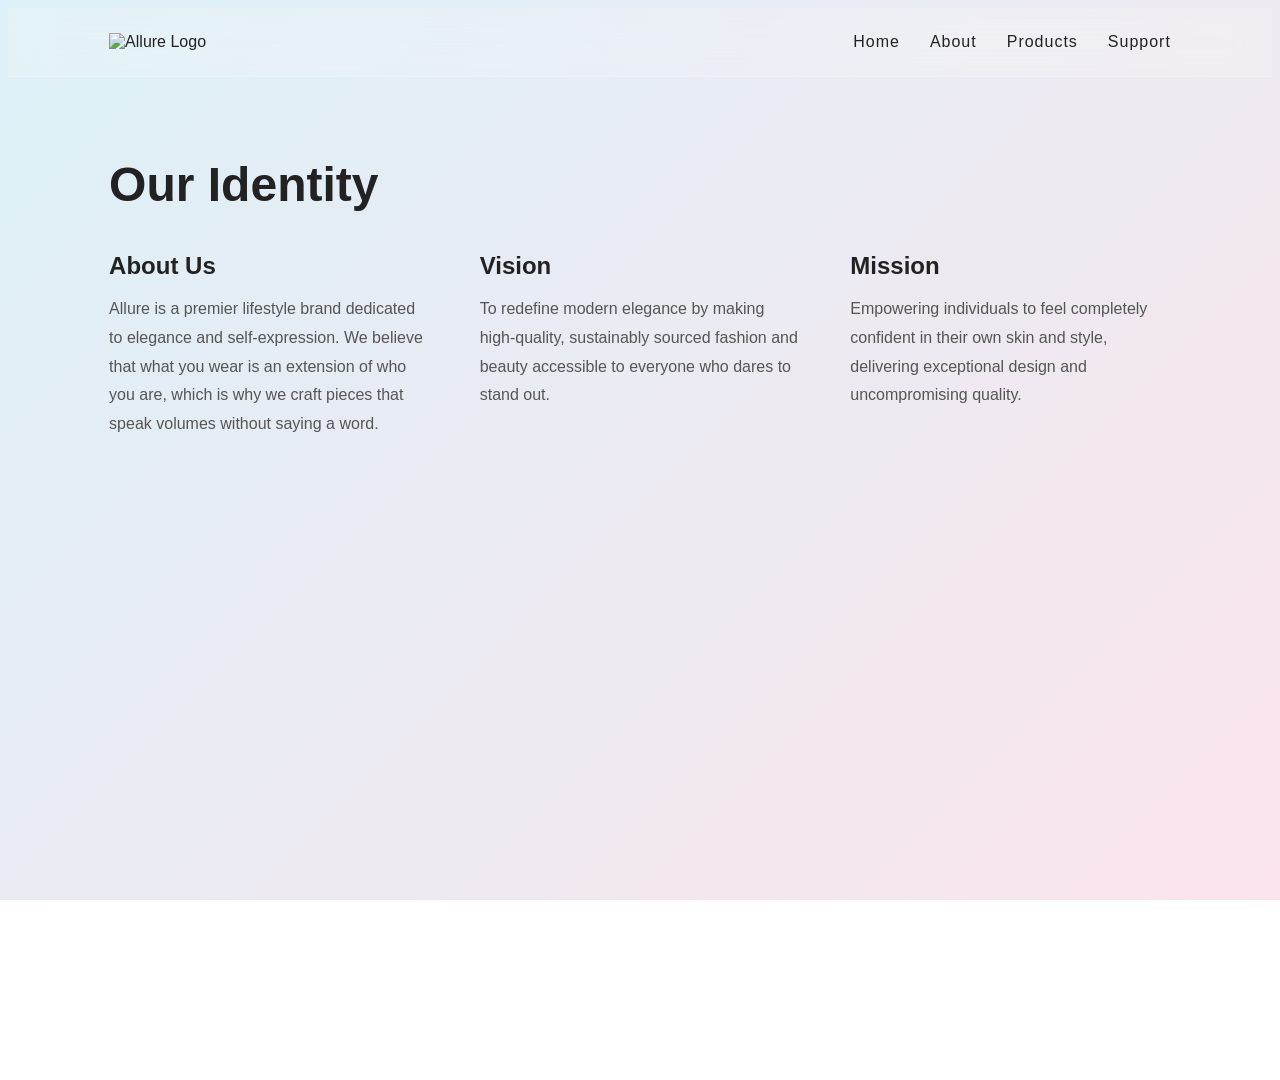
==== pg_1.html @ f9862f2a "Add files via upload" ====
<!DOCTYPE html>
<html lang="en">
<head>
    <meta charset="UTF-8">
    <meta name="viewport" content="width=device-width, initial-scale=1.0">
    <link rel="stylesheet" href="style.css">
    <title>Allure | About Us</title>
</head>
<body>
    <nav>
        <div class="logo"><img src="ap.png" alt="Allure Logo"></div>
        <ul class="nav-links">
            <li><a href="index.html">Home</a></li>
            <li><a href="pg_1.html">About</a></li>
            <li><a href="pg_2.html">Products</a></li>
            <li><a href="pg_3.html">Support</a></li>
        </ul>
    </nav>

    <main class="animate-page content-section">
        <h2 style="font-size: 3rem; margin-bottom: 40px;">Our Identity</h2>
        
        <div style="display: grid; grid-template-columns: repeat(auto-fit, minmax(300px, 1fr)); gap: 50px;">
            <div>
                <h3 style="margin-bottom: 15px; font-size: 1.5rem;">About Us</h3>
                <p style="color: #555; line-height: 1.8;">Allure is a premier lifestyle brand dedicated to elegance and self-expression. We believe that what you wear is an extension of who you are, which is why we craft pieces that speak volumes without saying a word.</p>
            </div>
            <div>
                <h3 style="margin-bottom: 15px; font-size: 1.5rem;">Vision</h3>
                <p style="color: #555; line-height: 1.8;">To redefine modern elegance by making high-quality, sustainably sourced fashion and beauty accessible to everyone who dares to stand out.</p>
            </div>
            <div>
                <h3 style="margin-bottom: 15px; font-size: 1.5rem;">Mission</h3>
                <p style="color: #555; line-height: 1.8;">Empowering individuals to feel completely confident in their own skin and style, delivering exceptional design and uncompromising quality.</p>
            </div>
        </div>
    </main>
</body>
</html>
---- style.css ----
/* 2. GLOBAL STYLES & THE BLUE-PINK GRADIENT BACKGROUND */
* {
    margin: 0;
    padding: 0;
    box-sizing: border-box;
    font-family: 'Helvetica Neue', Helvetica, Arial, sans-serif;
}

body {
    padding: 8px;
    color: #222;
    min-height: 120vh;
    overflow-x: hidden;
    
    /* This replaces all white parts with a smooth Blue to Pink gradient */
    background: linear-gradient(135deg, #dcf0f7 0%, #fbe4ed 100%);
    background-attachment: fixed; /* Keeps the gradient still while you scroll */
}

/* 3. NAVIGATION (Frosted Glass) */
nav {
    display: flex;
    justify-content: space-between;
    align-items: center;
    padding: 25px 8%;
    /* Very transparent white to let the background gradient show through */
    background: rgba(255, 255, 255, 0.2); 
    backdrop-filter: blur(20px);
    -webkit-backdrop-filter: blur(20px);
    position: sticky;
    top: 8px;
    z-index: 1000;
    border-bottom: 1px solid rgba(255, 255, 255, 0.2);
}

.logo img { height: 45px; }

.nav-links { list-style: none; display: flex; gap: 30px; }

.nav-links a {
    text-decoration: none;
    color: #222;
    font-weight: 500;
    letter-spacing: 1px;
    transition: 0.3s;
}

.nav-links a:hover { color: #eb64a0; }

/* 4. HERO SECTION (With Smooth Fade-Out) */
.hero {
    height: 85vh;
    display: flex;
    flex-direction: column;
    justify-content: center;
    align-items: center;
    text-align: center;
    background: url('wimg.png');
    background-size: cover;
    background-position: center;
    border-radius: 0 0 40px 40px; /* Softer corners */
    margin-bottom: 50px;

    /* This creates the 'bleed' effect into the rest of the page */
    -webkit-mask-image: linear-gradient(to bottom, black 80%, transparent 100%);
    mask-image: linear-gradient(to bottom, black 80%, transparent 100%);
}

.hero h1 { 
    font-size: 5rem; 
    font-weight: 200; 
    letter-spacing: 15px; 
    text-transform: uppercase;
    color: #222;
    text-shadow: 0px 0px 15px rgba(255, 255, 255, 0.9);
}

.hero p { 
    font-size: 1.2rem; 
    color: #333; 
    margin-top: 10px;
    letter-spacing: 4px;
}

/* 5. PRODUCT & INFO CARDS (Glassmorphism) */
.product-grid { display: grid; grid-template-columns: repeat(auto-fit, minmax(300px, 1fr)); gap: 40px; padding: 50px 8%; }

.product-card, .card { 
    /* Semi-transparent so the blue/pink background bleeds through slightly */
    background: rgba(255, 255, 255, 0.4) !important;
    backdrop-filter: blur(15px);
    -webkit-backdrop-filter: blur(15px);
    border: 1px solid rgba(255, 255, 255, 0.3);
    border-radius: 15px;
    padding: 20px;
    text-align: center; 
    transition: 0.4s ease;
    box-shadow: 0 10px 30px rgba(0,0,0,0.03);
}

.product-card:hover { 
    transform: translateY(-10px); 
    background: rgba(255, 255, 255, 0.6) !important; 
}

.img-box {
    position: relative;
    width: 100%;
    height: 350px;
    overflow: hidden;
    border-radius: 10px;
    margin-bottom: 15px;
}

.img-box img { width: 100%; height: 100%; object-fit: cover; transition: 0.6s ease; }
.img-box .back-img { position: absolute; top: 0; left: 0; opacity: 0; }
.product-card:hover .back-img { opacity: 1; }
.product-card:hover .front-img { opacity: 0; }

/* 6. ANIMATIONS & FOOTER */
@keyframes fadeUp {
    from { opacity: 0; transform: translateY(20px); }
    to { opacity: 1; transform: translateY(0); }
}

.animate-page { animation: fadeUp 1s ease-out forwards; }

.content-section { padding: 80px 8%; }

.support-bubble {
    position: fixed;
    bottom: 30px;
    right: 30px;
    background: linear-gradient(45deg, #79d2c9, #eb64a0);
    color: #fff;
    width: 60px;
    height: 60px;
    border-radius: 50%;
    display: flex;
    justify-content: center;
    align-items: center;
    text-decoration: none;
    box-shadow: 0 10px 20px rgba(0,0,0,0.15);
    z-index: 10001;
}
/* Member Lock Styling */
.member-lock {
    position: fixed;
    bottom: 30px;
    left: 30px; /* Opposite side of the support bubble */
    width: 45px;
    height: 45px;
    background: rgba(255, 255, 255, 0.3);
    backdrop-filter: blur(10px);
    border: 1px solid rgba(255, 255, 255, 0.4);
    border-radius: 50%;
    display: flex;
    justify-content: center;
    align-items: center;
    cursor: pointer;
    font-size: 18px;
    transition: 0.3s;
    z-index: 10001;
}

.member-lock:hover {
    background: rgba(255, 255, 255, 0.6);
    transform: scale(1.1);
}
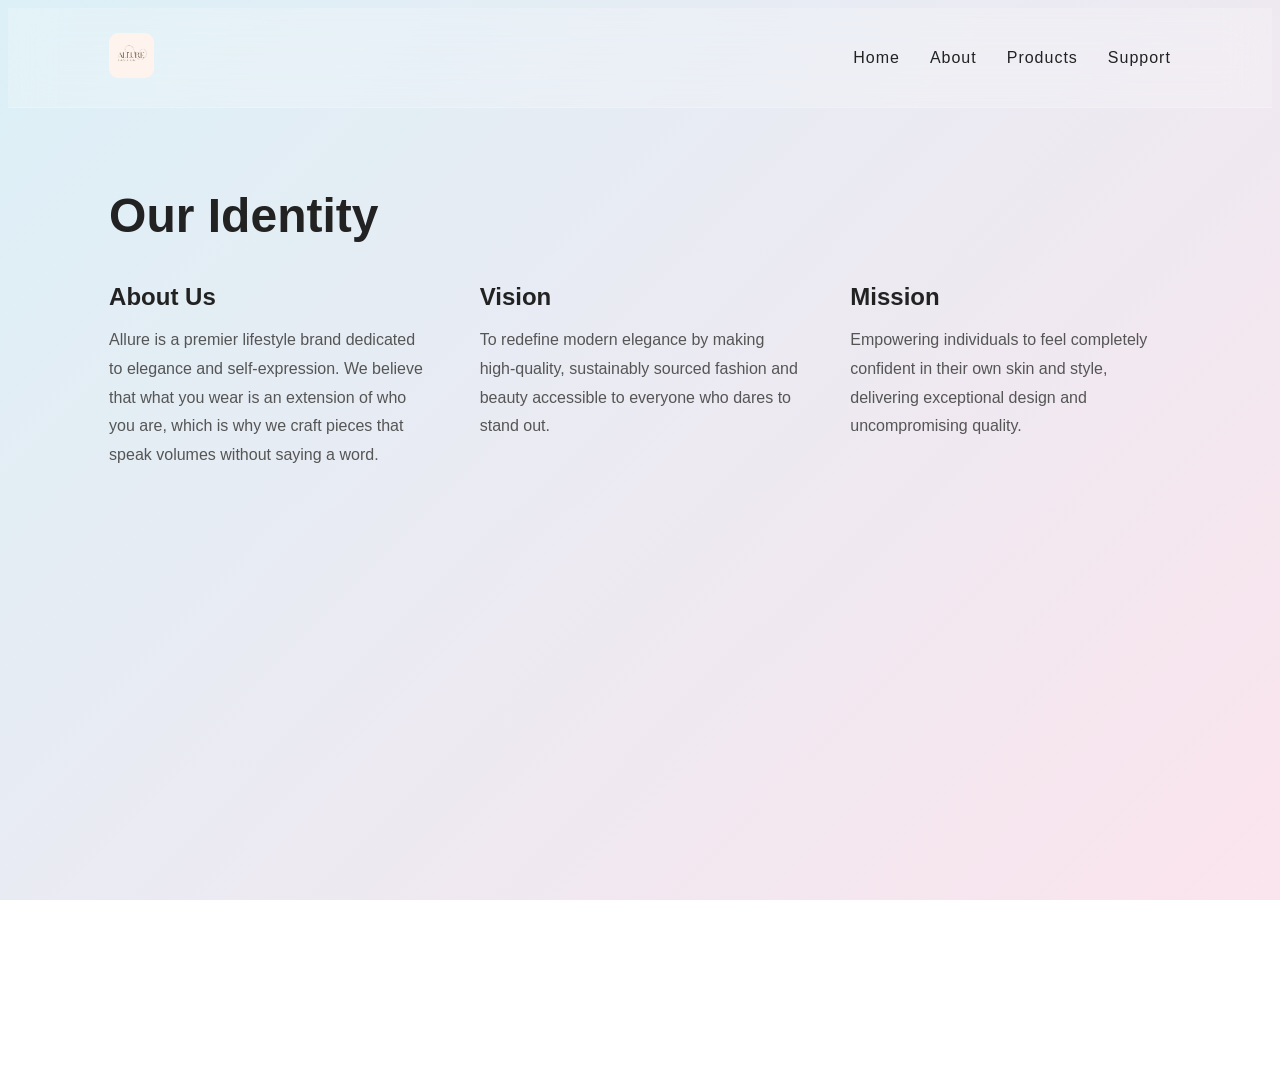
==== commit 1e581140: "Update pg_1.html" ====
--- a/pg_1.html
+++ b/pg_1.html
@@ -1,6 +1,7 @@
 <!DOCTYPE html>
 <html lang="en">
 <head>
+    <link rel="icon" type="image/png" href="/ap.png">
     <meta charset="UTF-8">
     <meta name="viewport" content="width=device-width, initial-scale=1.0">
     <link rel="stylesheet" href="style.css">
@@ -36,4 +37,4 @@
         </div>
     </main>
 </body>
-</html>+</html>
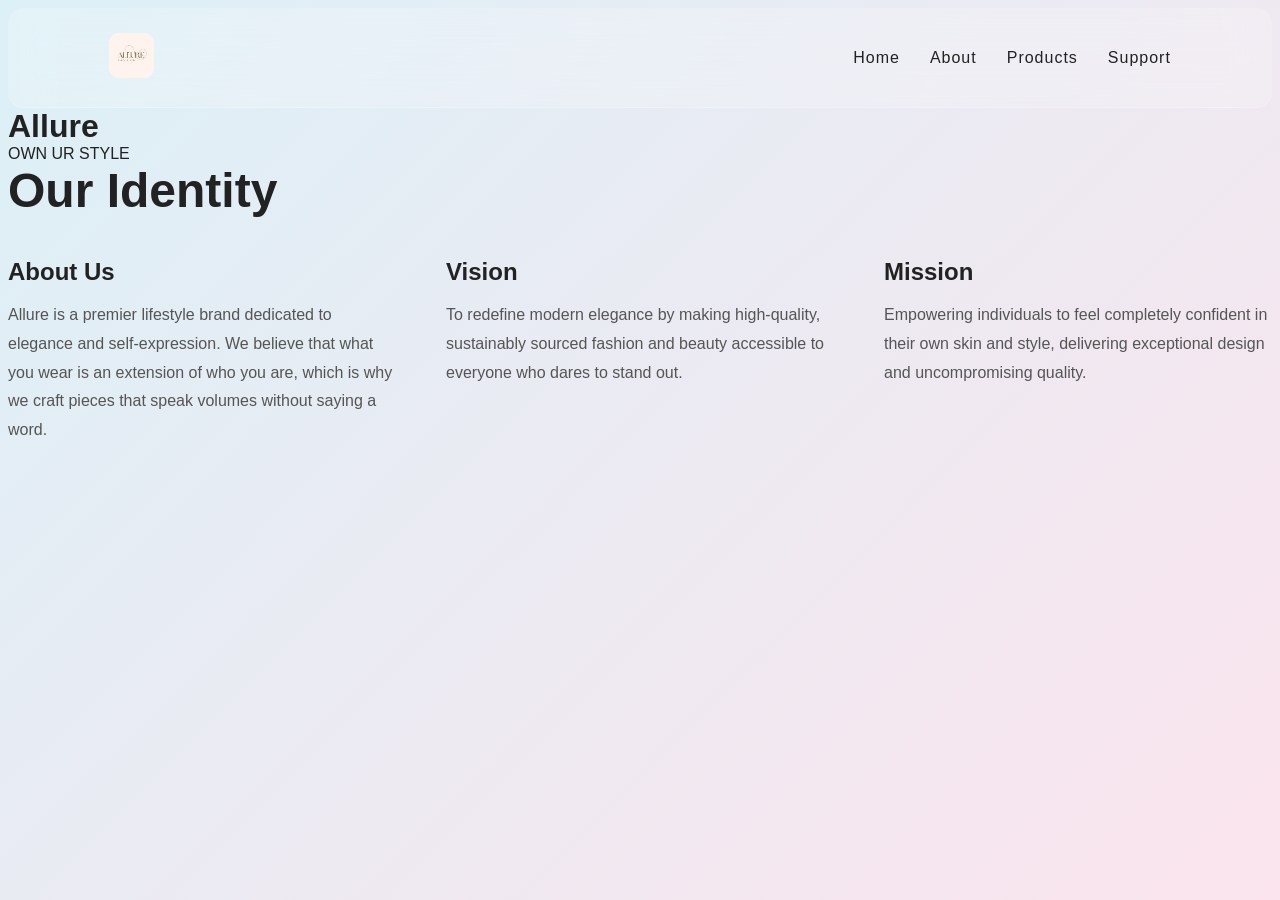
==== commit 632e5f0a: "Update pg_1.html" ====
--- a/pg_1.html
+++ b/pg_1.html
@@ -17,6 +17,11 @@
             <li><a href="pg_3.html">Support</a></li>
         </ul>
     </nav>
+
+    <header class="hero animate-page">
+        <h1>Allure</h1>
+        <p>OWN UR STYLE</p>
+    </header>
 
     <main class="animate-page content-section">
         <h2 style="font-size: 3rem; margin-bottom: 40px;">Our Identity</h2>
--- a/style.css
+++ b/style.css
@@ -1,4 +1,4 @@
-/* 2. GLOBAL STYLES & THE BLUE-PINK GRADIENT BACKGROUND */
+/* 1. GLOBAL & BACKGROUND */
 * {
     margin: 0;
     padding: 0;
@@ -9,21 +9,18 @@
 body {
     padding: 8px;
     color: #222;
-    min-height: 120vh;
+    min-height: 100vh;
     overflow-x: hidden;
-    
-    /* This replaces all white parts with a smooth Blue to Pink gradient */
     background: linear-gradient(135deg, #dcf0f7 0%, #fbe4ed 100%);
-    background-attachment: fixed; /* Keeps the gradient still while you scroll */
-}
-
-/* 3. NAVIGATION (Frosted Glass) */
+    background-attachment: fixed;
+}
+
+/* 2. NAVIGATION */
 nav {
     display: flex;
     justify-content: space-between;
     align-items: center;
     padding: 25px 8%;
-    /* Very transparent white to let the background gradient show through */
     background: rgba(255, 255, 255, 0.2); 
     backdrop-filter: blur(20px);
     -webkit-backdrop-filter: blur(20px);
@@ -31,12 +28,11 @@
     top: 8px;
     z-index: 1000;
     border-bottom: 1px solid rgba(255, 255, 255, 0.2);
+    border-radius: 15px; /* Added slight curve to match glass style */
 }
 
 .logo img { height: 45px; }
-
 .nav-links { list-style: none; display: flex; gap: 30px; }
-
 .nav-links a {
     text-decoration: none;
     color: #222;
@@ -44,126 +40,172 @@
     letter-spacing: 1px;
     transition: 0.3s;
 }
-
 .nav-links a:hover { color: #eb64a0; }
 
-/* 4. HERO SECTION (With Smooth Fade-Out) */
-.hero {
-    height: 85vh;
-    display: flex;
-    flex-direction: column;
-    justify-content: center;
-    align-items: center;
+/* 3. COLLECTION HEADER */
+.collection-intro {
     text-align: center;
-    background: url('wimg.png');
-    background-size: cover;
-    background-position: center;
-    border-radius: 0 0 40px 40px; /* Softer corners */
-    margin-bottom: 50px;
-
-    /* This creates the 'bleed' effect into the rest of the page */
-    -webkit-mask-image: linear-gradient(to bottom, black 80%, transparent 100%);
-    mask-image: linear-gradient(to bottom, black 80%, transparent 100%);
-}
-
-.hero h1 { 
-    font-size: 5rem; 
-    font-weight: 200; 
-    letter-spacing: 15px; 
+    margin-top: 80px;
+    margin-bottom: -20px;
+}
+.collection-intro h2 {
+    font-size: 2.5rem;
+    font-weight: 200;
+    letter-spacing: 8px;
     text-transform: uppercase;
-    color: #222;
-    text-shadow: 0px 0px 15px rgba(255, 255, 255, 0.9);
-}
-
-.hero p { 
-    font-size: 1.2rem; 
-    color: #333; 
+}
+.collection-intro p {
+    letter-spacing: 3px;
+    color: #777;
     margin-top: 10px;
-    letter-spacing: 4px;
-}
-
-/* 5. PRODUCT & INFO CARDS (Glassmorphism) */
-.product-grid { display: grid; grid-template-columns: repeat(auto-fit, minmax(300px, 1fr)); gap: 40px; padding: 50px 8%; }
-
-.product-card, .card { 
-    /* Semi-transparent so the blue/pink background bleeds through slightly */
+}
+
+/* 4. THE 2-PRODUCT FEATURED GRID */
+.featured-dual {
+    display: grid;
+    grid-template-columns: 1fr 1fr; /* Force 2 columns */
+    gap: 60px;
+    max-width: 1100px; /* Prevents stretching too wide */
+    margin: 80px auto; 
+    padding: 0 5%;
+}
+
+.product-card { 
     background: rgba(255, 255, 255, 0.4) !important;
     backdrop-filter: blur(15px);
     -webkit-backdrop-filter: blur(15px);
     border: 1px solid rgba(255, 255, 255, 0.3);
-    border-radius: 15px;
-    padding: 20px;
+    border-radius: 20px;
+    padding: 30px; /* More padding for luxury feel */
     text-align: center; 
-    transition: 0.4s ease;
-    box-shadow: 0 10px 30px rgba(0,0,0,0.03);
+    transition: 0.5s cubic-bezier(0.175, 0.885, 0.32, 1.275);
+    box-shadow: 0 20px 40px rgba(0,0,0,0.05);
 }
 
 .product-card:hover { 
-    transform: translateY(-10px); 
+    transform: translateY(-15px); 
     background: rgba(255, 255, 255, 0.6) !important; 
 }
 
+/* 5. IMAGE HANDLING */
 .img-box {
     position: relative;
     width: 100%;
-    height: 350px;
+    height: 450px; /* Made taller for 2-item layout */
     overflow: hidden;
-    border-radius: 10px;
-    margin-bottom: 15px;
-}
-
-.img-box img { width: 100%; height: 100%; object-fit: cover; transition: 0.6s ease; }
+    border-radius: 12px;
+    margin-bottom: 20px;
+}
+
+.img-box img { 
+    width: 100%; 
+    height: 100%; 
+    object-fit: cover; 
+    transition: 0.8s ease; 
+}
+
+/* Flip Effect Logic */
 .img-box .back-img { position: absolute; top: 0; left: 0; opacity: 0; }
-.product-card:hover .back-img { opacity: 1; }
-.product-card:hover .front-img { opacity: 0; }
-
-/* 6. ANIMATIONS & FOOTER */
+.product-card:hover .back-img { opacity: 1; transform: scale(1.05); }
+.product-card:hover .front-img { opacity: 0; transform: scale(1.05); }
+
+/* 6. PRODUCT TEXT */
+.product-info h3 {
+    margin-top: 15px;
+    font-size: 1.4rem;
+    letter-spacing: 1px;
+}
+.price {
+    color: #555;
+    font-size: 1.2rem;
+    font-weight: 300;
+    margin-top: 8px;
+}
+
+/* 7. UI ELEMENTS */
+.support-bubble {
+    position: fixed; bottom: 30px; right: 30px;
+    background: linear-gradient(45deg, #79d2c9, #eb64a0);
+    color: #fff; width: 60px; height: 60px; border-radius: 50%;
+    display: flex; justify-content: center; align-items: center;
+    text-decoration: none; box-shadow: 0 10px 20px rgba(0,0,0,0.15); z-index: 10001;
+}
+
+.member-lock {
+    position: fixed; bottom: 30px; left: 30px;
+    width: 45px; height: 45px; background: rgba(255, 255, 255, 0.3);
+    backdrop-filter: blur(10px); border: 1px solid rgba(255, 255, 255, 0.4);
+    border-radius: 50%; display: flex; justify-content: center;
+    align-items: center; cursor: pointer; transition: 0.3s; z-index: 10001;
+}
+
+/* 8. ANIMATION */
 @keyframes fadeUp {
-    from { opacity: 0; transform: translateY(20px); }
+    from { opacity: 0; transform: translateY(30px); }
     to { opacity: 1; transform: translateY(0); }
 }
-
-.animate-page { animation: fadeUp 1s ease-out forwards; }
-
-.content-section { padding: 80px 8%; }
-
-.support-bubble {
-    position: fixed;
-    bottom: 30px;
-    right: 30px;
-    background: linear-gradient(45deg, #79d2c9, #eb64a0);
-    color: #fff;
-    width: 60px;
-    height: 60px;
-    border-radius: 50%;
-    display: flex;
-    justify-content: center;
-    align-items: center;
-    text-decoration: none;
-    box-shadow: 0 10px 20px rgba(0,0,0,0.15);
-    z-index: 10001;
-}
-/* Member Lock Styling */
-.member-lock {
-    position: fixed;
-    bottom: 30px;
-    left: 30px; /* Opposite side of the support bubble */
-    width: 45px;
-    height: 45px;
-    background: rgba(255, 255, 255, 0.3);
-    backdrop-filter: blur(10px);
-    border: 1px solid rgba(255, 255, 255, 0.4);
-    border-radius: 50%;
-    display: flex;
-    justify-content: center;
-    align-items: center;
-    cursor: pointer;
-    font-size: 18px;
-    transition: 0.3s;
-    z-index: 10001;
-}
-
-.member-lock:hover {
-    background: rgba(255, 255, 255, 0.6);
-    transform: scale(1.1);
-}+.animate-page { animation: fadeUp 1.2s ease-out forwards; }
+
+/* 9. MOBILE RESPONSIVENESS */
+@media (max-width: 768px) {
+    .featured-dual {
+        grid-template-columns: 1fr; /* Stacks on mobile */
+        gap: 30px;
+    }
+    .img-box { height: 400px; }
+}
+
+
+
+
+
+/* --- PRODUCT PAGE ONLY: BIG & CENTRALIZED LAYOUT --- */
+
+/* Force 2 big columns and center them */
+.exclusive-layout .featured-dual {
+    display: grid;
+    grid-template-columns: 1fr 1fr; 
+    gap: 80px; 
+    max-width: 1100px;
+    margin: 100px auto; 
+    padding: 0 40px;
+}
+
+/* Make the cards feel premium and large */
+.exclusive-layout .product-card {
+    padding: 40px;
+    background: rgba(255, 255, 255, 0.4) !important;
+    border-radius: 25px;
+    box-shadow: 0 20px 50px rgba(0,0,0,0.05);
+}
+
+/* Make the images tall and high-fashion */
+.exclusive-layout .img-box {
+    height: 550px; 
+    border-radius: 15px;
+}
+
+/* Product Text styling */
+.exclusive-layout .product-info h3 {
+    font-size: 1.8rem;
+    letter-spacing: 3px;
+    text-transform: uppercase;
+    margin-top: 30px;
+}
+
+.exclusive-layout .price {
+    font-size: 1.3rem;
+    color: #777;
+    margin-top: 10px;
+}
+
+/* Mobile Fix: Stacks them back to 1 column so it doesn't break on phones */
+@media (max-width: 850px) {
+    .exclusive-layout .featured-dual {
+        grid-template-columns: 1fr;
+        gap: 40px;
+    }
+    .exclusive-layout .img-box {
+        height: 450px;
+    }
+}
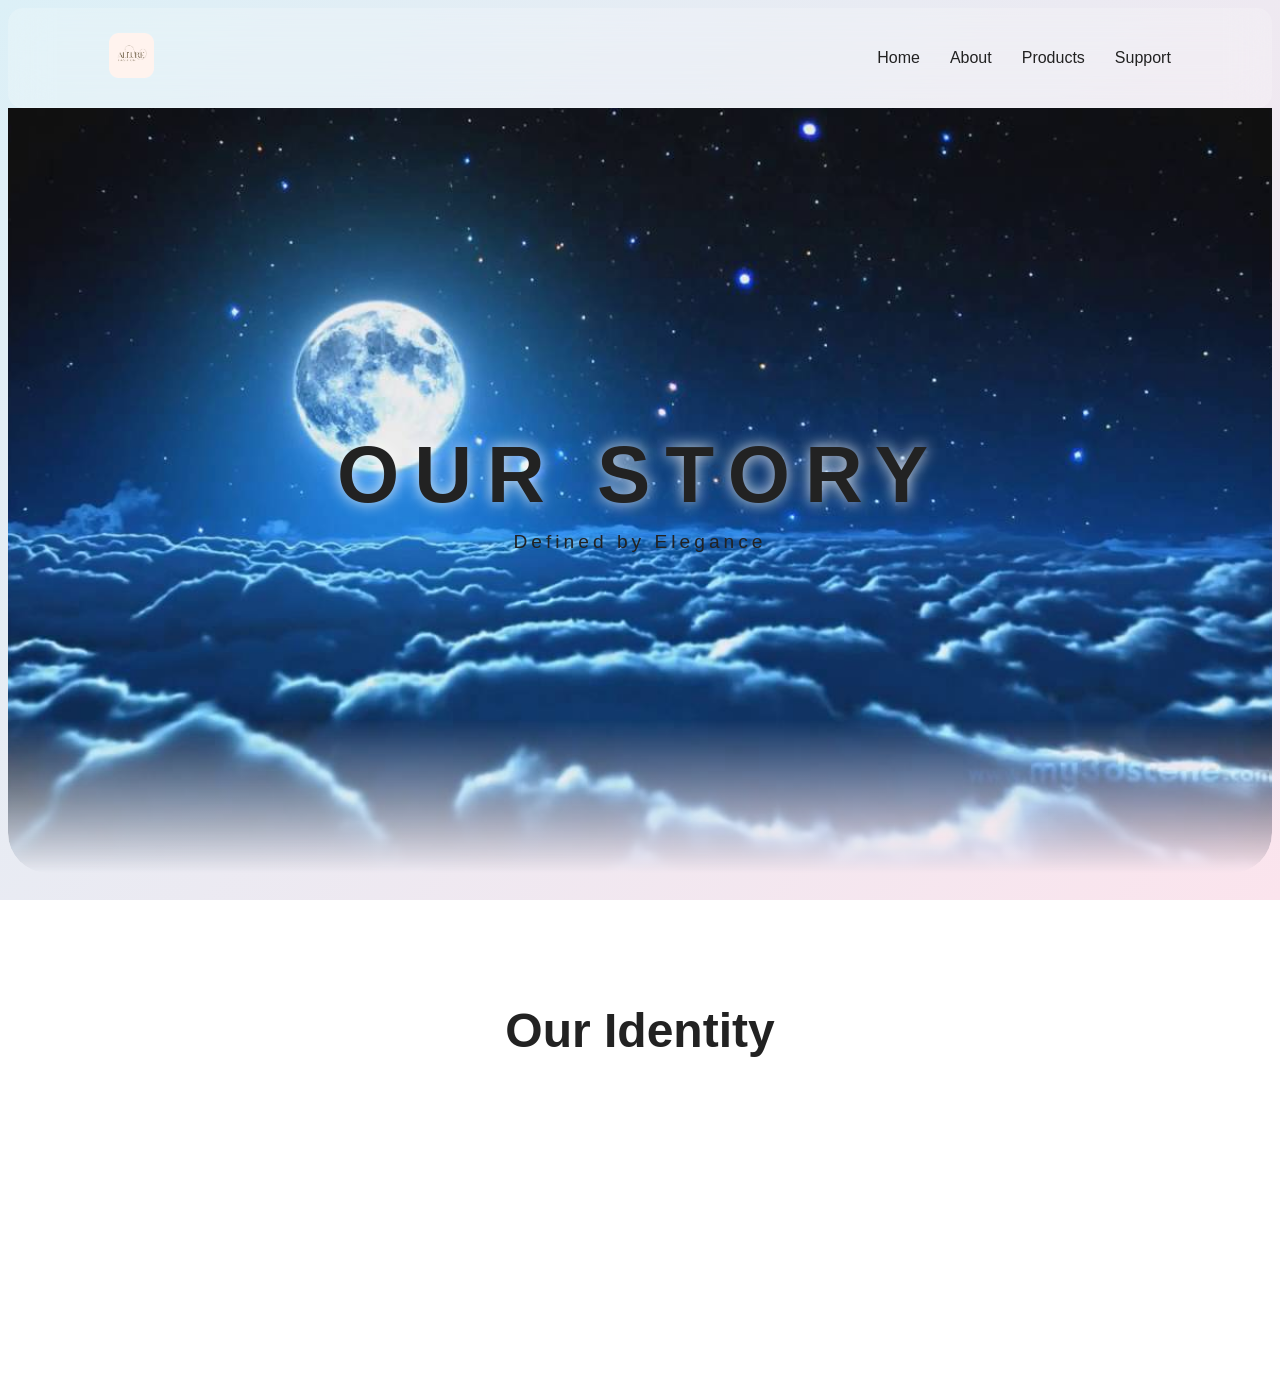
==== commit bd88c12b: "Update pg_1.html" ====
--- a/pg_1.html
+++ b/pg_1.html
@@ -19,25 +19,25 @@
     </nav>
 
     <header class="hero animate-page">
-        <h1>Allure</h1>
-        <p>OWN UR STYLE</p>
+        <h1>Our Story</h1>
+        <p>Defined by Elegance</p>
     </header>
 
-    <main class="animate-page content-section">
-        <h2 style="font-size: 3rem; margin-bottom: 40px;">Our Identity</h2>
+    <main class="animate-page" style="padding: 80px 8%;">
+        <h2 style="font-size: 3rem; margin-bottom: 40px; text-align: center;">Our Identity</h2>
         
         <div style="display: grid; grid-template-columns: repeat(auto-fit, minmax(300px, 1fr)); gap: 50px;">
-            <div>
+            <div class="product-card">
                 <h3 style="margin-bottom: 15px; font-size: 1.5rem;">About Us</h3>
-                <p style="color: #555; line-height: 1.8;">Allure is a premier lifestyle brand dedicated to elegance and self-expression. We believe that what you wear is an extension of who you are, which is why we craft pieces that speak volumes without saying a word.</p>
+                <p style="color: #555; line-height: 1.8;">Allure is a premier lifestyle brand dedicated to elegance and self-expression. We craft pieces that speak volumes without saying a word.</p>
             </div>
-            <div>
+            <div class="product-card">
                 <h3 style="margin-bottom: 15px; font-size: 1.5rem;">Vision</h3>
-                <p style="color: #555; line-height: 1.8;">To redefine modern elegance by making high-quality, sustainably sourced fashion and beauty accessible to everyone who dares to stand out.</p>
+                <p style="color: #555; line-height: 1.8;">To redefine modern elegance by making high-quality fashion and beauty accessible to everyone who dares to stand out.</p>
             </div>
-            <div>
+            <div class="product-card">
                 <h3 style="margin-bottom: 15px; font-size: 1.5rem;">Mission</h3>
-                <p style="color: #555; line-height: 1.8;">Empowering individuals to feel completely confident in their own skin and style, delivering exceptional design and uncompromising quality.</p>
+                <p style="color: #555; line-height: 1.8;">Empowering individuals to feel confident in their own skin, delivering exceptional design and uncompromising quality.</p>
             </div>
         </div>
     </main>
--- a/style.css
+++ b/style.css
@@ -1,4 +1,4 @@
-/* 1. GLOBAL & BACKGROUND */
+/* 1. GLOBAL STYLES */
 * {
     margin: 0;
     padding: 0;
@@ -10,7 +10,6 @@
     padding: 8px;
     color: #222;
     min-height: 100vh;
-    overflow-x: hidden;
     background: linear-gradient(135deg, #dcf0f7 0%, #fbe4ed 100%);
     background-attachment: fixed;
 }
@@ -28,7 +27,7 @@
     top: 8px;
     z-index: 1000;
     border-bottom: 1px solid rgba(255, 255, 255, 0.2);
-    border-radius: 15px; /* Added slight curve to match glass style */
+    border-radius: 15px;
 }
 
 .logo img { height: 45px; }
@@ -37,98 +36,80 @@
     text-decoration: none;
     color: #222;
     font-weight: 500;
-    letter-spacing: 1px;
     transition: 0.3s;
 }
 .nav-links a:hover { color: #eb64a0; }
 
-/* 3. COLLECTION HEADER */
-.collection-intro {
+/* 3. HERO SECTION (Fixes the "Messed Up" Home/About Page) */
+.hero {
+    height: 85vh;
+    display: flex;
+    flex-direction: column;
+    justify-content: center;
+    align-items: center;
     text-align: center;
-    margin-top: 80px;
-    margin-bottom: -20px;
+    background: url('wimg.png');
+    background-size: cover;
+    background-position: center;
+    border-radius: 0 0 40px 40px;
+    margin-bottom: 50px;
+    -webkit-mask-image: linear-gradient(to bottom, black 80%, transparent 100%);
+    mask-image: linear-gradient(to bottom, black 80%, transparent 100%);
 }
-.collection-intro h2 {
-    font-size: 2.5rem;
-    font-weight: 200;
-    letter-spacing: 8px;
+
+.hero h1 { 
+    font-size: 5rem; 
+    letter-spacing: 15px; 
     text-transform: uppercase;
+    text-shadow: 0px 0px 15px rgba(255, 255, 255, 0.9);
 }
-.collection-intro p {
-    letter-spacing: 3px;
-    color: #777;
+
+.hero p { 
+    font-size: 1.2rem; 
+    letter-spacing: 4px;
     margin-top: 10px;
 }
 
-/* 4. THE 2-PRODUCT FEATURED GRID */
-.featured-dual {
+/* 4. PRODUCT CARDS (Base Glassmorphism) */
+.product-card { 
+    background: rgba(255, 255, 255, 0.4);
+    backdrop-filter: blur(15px);
+    border: 1px solid rgba(255, 255, 255, 0.3);
+    border-radius: 15px;
+    padding: 20px;
+    text-align: center; 
+    transition: 0.4s ease;
+}
+
+.img-box {
+    position: relative;
+    width: 100%;
+    overflow: hidden;
+    border-radius: 10px;
+}
+
+.img-box img { width: 100%; height: 100%; object-fit: cover; transition: 0.6s ease; }
+.img-box .back-img { position: absolute; top: 0; left: 0; opacity: 0; }
+.product-card:hover .back-img { opacity: 1; }
+.product-card:hover .front-img { opacity: 0; }
+
+/* 5. EXCLUSIVE 2-PRODUCT LAYOUT (Only for pg_2.html) */
+.exclusive-layout .featured-dual {
     display: grid;
-    grid-template-columns: 1fr 1fr; /* Force 2 columns */
+    grid-template-columns: 1fr 1fr;
     gap: 60px;
-    max-width: 1100px; /* Prevents stretching too wide */
-    margin: 80px auto; 
+    max-width: 1100px;
+    margin: 80px auto;
     padding: 0 5%;
 }
 
-.product-card { 
-    background: rgba(255, 255, 255, 0.4) !important;
-    backdrop-filter: blur(15px);
-    -webkit-backdrop-filter: blur(15px);
-    border: 1px solid rgba(255, 255, 255, 0.3);
-    border-radius: 20px;
-    padding: 30px; /* More padding for luxury feel */
-    text-align: center; 
-    transition: 0.5s cubic-bezier(0.175, 0.885, 0.32, 1.275);
-    box-shadow: 0 20px 40px rgba(0,0,0,0.05);
-}
+.exclusive-layout .img-box { height: 500px; }
 
-.product-card:hover { 
-    transform: translateY(-15px); 
-    background: rgba(255, 255, 255, 0.6) !important; 
-}
-
-/* 5. IMAGE HANDLING */
-.img-box {
-    position: relative;
-    width: 100%;
-    height: 450px; /* Made taller for 2-item layout */
-    overflow: hidden;
-    border-radius: 12px;
-    margin-bottom: 20px;
-}
-
-.img-box img { 
-    width: 100%; 
-    height: 100%; 
-    object-fit: cover; 
-    transition: 0.8s ease; 
-}
-
-/* Flip Effect Logic */
-.img-box .back-img { position: absolute; top: 0; left: 0; opacity: 0; }
-.product-card:hover .back-img { opacity: 1; transform: scale(1.05); }
-.product-card:hover .front-img { opacity: 0; transform: scale(1.05); }
-
-/* 6. PRODUCT TEXT */
-.product-info h3 {
-    margin-top: 15px;
-    font-size: 1.4rem;
-    letter-spacing: 1px;
-}
-.price {
-    color: #555;
-    font-size: 1.2rem;
-    font-weight: 300;
-    margin-top: 8px;
-}
-
-/* 7. UI ELEMENTS */
-.support-bubble {
-    position: fixed; bottom: 30px; right: 30px;
-    background: linear-gradient(45deg, #79d2c9, #eb64a0);
-    color: #fff; width: 60px; height: 60px; border-radius: 50%;
-    display: flex; justify-content: center; align-items: center;
-    text-decoration: none; box-shadow: 0 10px 20px rgba(0,0,0,0.15); z-index: 10001;
+/* 6. UTILITIES & ANIMATIONS */
+.animate-page { animation: fadeUp 1s ease-out forwards; }
+@keyframes fadeUp {
+    from { opacity: 0; transform: translateY(20px); }
+    to { opacity: 1; transform: translateY(0); }
 }
 
 .member-lock {
@@ -136,76 +117,5 @@
     width: 45px; height: 45px; background: rgba(255, 255, 255, 0.3);
     backdrop-filter: blur(10px); border: 1px solid rgba(255, 255, 255, 0.4);
     border-radius: 50%; display: flex; justify-content: center;
-    align-items: center; cursor: pointer; transition: 0.3s; z-index: 10001;
+    align-items: center; cursor: pointer; z-index: 10001;
 }
-
-/* 8. ANIMATION */
-@keyframes fadeUp {
-    from { opacity: 0; transform: translateY(30px); }
-    to { opacity: 1; transform: translateY(0); }
-}
-.animate-page { animation: fadeUp 1.2s ease-out forwards; }
-
-/* 9. MOBILE RESPONSIVENESS */
-@media (max-width: 768px) {
-    .featured-dual {
-        grid-template-columns: 1fr; /* Stacks on mobile */
-        gap: 30px;
-    }
-    .img-box { height: 400px; }
-}
-
-
-
-
-
-/* --- PRODUCT PAGE ONLY: BIG & CENTRALIZED LAYOUT --- */
-
-/* Force 2 big columns and center them */
-.exclusive-layout .featured-dual {
-    display: grid;
-    grid-template-columns: 1fr 1fr; 
-    gap: 80px; 
-    max-width: 1100px;
-    margin: 100px auto; 
-    padding: 0 40px;
-}
-
-/* Make the cards feel premium and large */
-.exclusive-layout .product-card {
-    padding: 40px;
-    background: rgba(255, 255, 255, 0.4) !important;
-    border-radius: 25px;
-    box-shadow: 0 20px 50px rgba(0,0,0,0.05);
-}
-
-/* Make the images tall and high-fashion */
-.exclusive-layout .img-box {
-    height: 550px; 
-    border-radius: 15px;
-}
-
-/* Product Text styling */
-.exclusive-layout .product-info h3 {
-    font-size: 1.8rem;
-    letter-spacing: 3px;
-    text-transform: uppercase;
-    margin-top: 30px;
-}
-
-.exclusive-layout .price {
-    font-size: 1.3rem;
-    color: #777;
-    margin-top: 10px;
-}
-
-/* Mobile Fix: Stacks them back to 1 column so it doesn't break on phones */
-@media (max-width: 850px) {
-    .exclusive-layout .featured-dual {
-        grid-template-columns: 1fr;
-        gap: 40px;
-    }
-    .exclusive-layout .img-box {
-        height: 450px;
-    }
-}
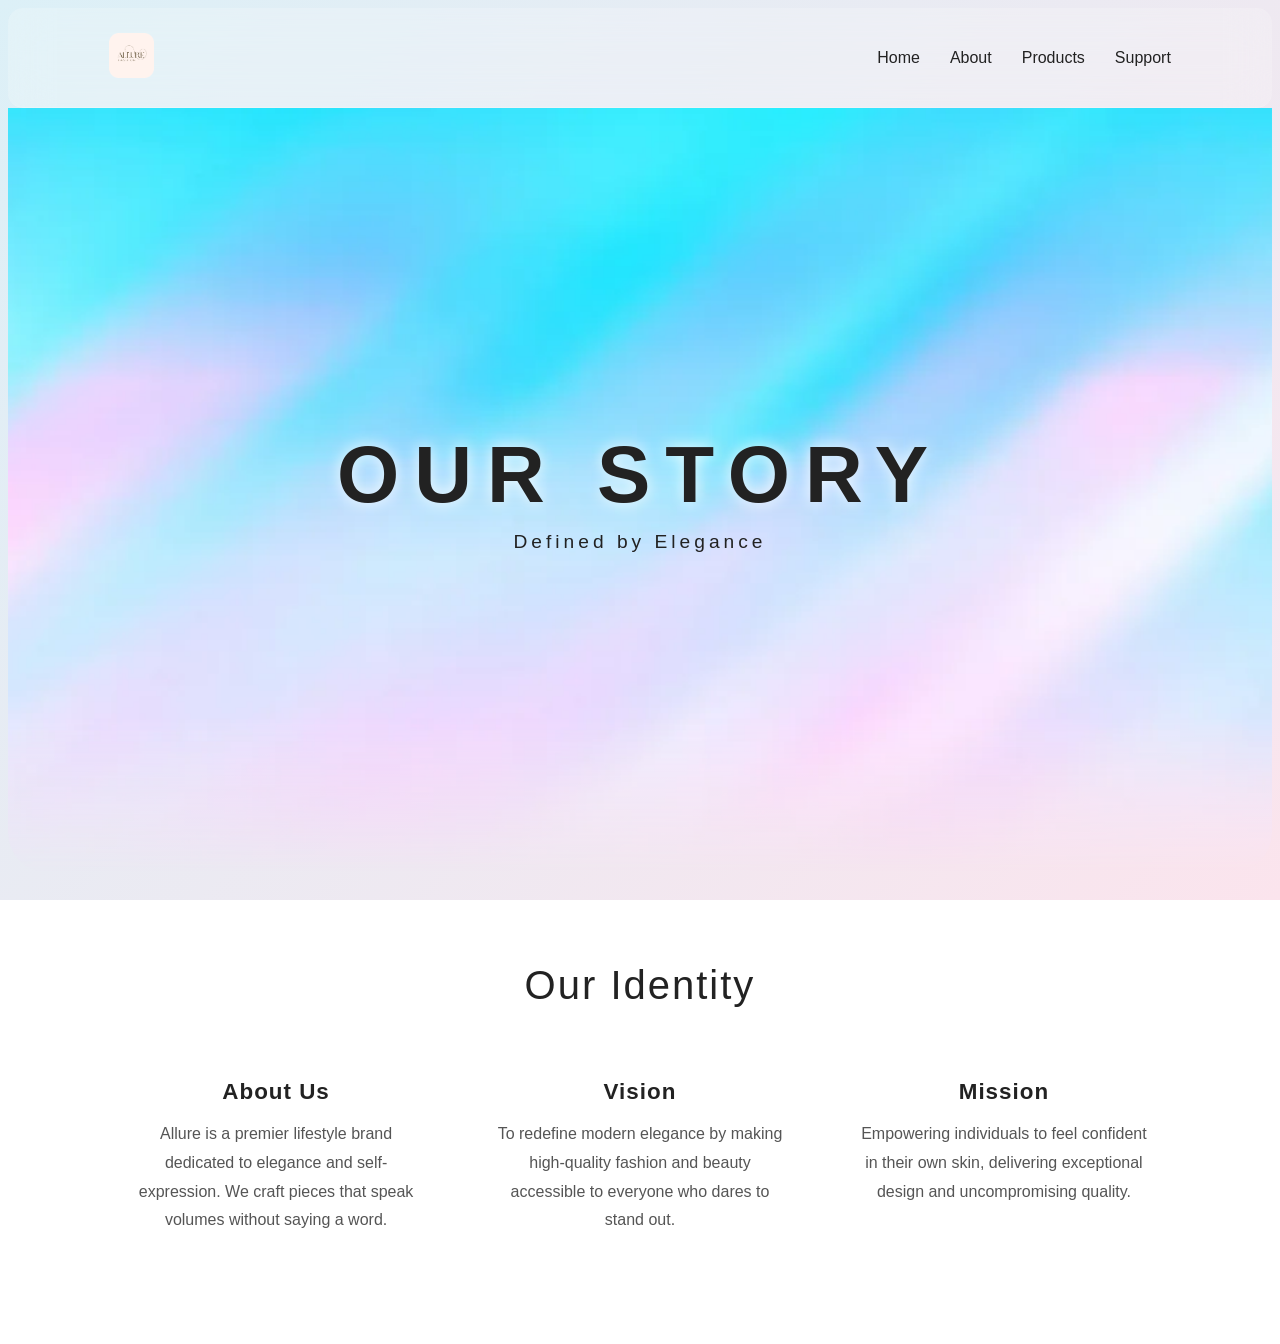
==== commit 72eb9b8a: "Update pg_1.html" ====
--- a/pg_1.html
+++ b/pg_1.html
@@ -23,20 +23,20 @@
         <p>Defined by Elegance</p>
     </header>
 
-    <main class="animate-page" style="padding: 80px 8%;">
-        <h2 style="font-size: 3rem; margin-bottom: 40px; text-align: center;">Our Identity</h2>
+    <main class="animate-page" style="padding: 40px 8% 80px 8%;">
+        <h2 style="font-size: 2.5rem; margin-bottom: 50px; text-align: center; font-weight: 300; letter-spacing: 2px;">Our Identity</h2>
         
-        <div style="display: grid; grid-template-columns: repeat(auto-fit, minmax(300px, 1fr)); gap: 50px;">
+        <div style="display: grid; grid-template-columns: repeat(auto-fit, minmax(300px, 1fr)); gap: 30px;">
             <div class="product-card">
-                <h3 style="margin-bottom: 15px; font-size: 1.5rem;">About Us</h3>
+                <h3 style="margin-bottom: 15px; font-size: 1.4rem; letter-spacing: 1px;">About Us</h3>
                 <p style="color: #555; line-height: 1.8;">Allure is a premier lifestyle brand dedicated to elegance and self-expression. We craft pieces that speak volumes without saying a word.</p>
             </div>
             <div class="product-card">
-                <h3 style="margin-bottom: 15px; font-size: 1.5rem;">Vision</h3>
+                <h3 style="margin-bottom: 15px; font-size: 1.4rem; letter-spacing: 1px;">Vision</h3>
                 <p style="color: #555; line-height: 1.8;">To redefine modern elegance by making high-quality fashion and beauty accessible to everyone who dares to stand out.</p>
             </div>
             <div class="product-card">
-                <h3 style="margin-bottom: 15px; font-size: 1.5rem;">Mission</h3>
+                <h3 style="margin-bottom: 15px; font-size: 1.4rem; letter-spacing: 1px;">Mission</h3>
                 <p style="color: #555; line-height: 1.8;">Empowering individuals to feel confident in their own skin, delivering exceptional design and uncompromising quality.</p>
             </div>
         </div>
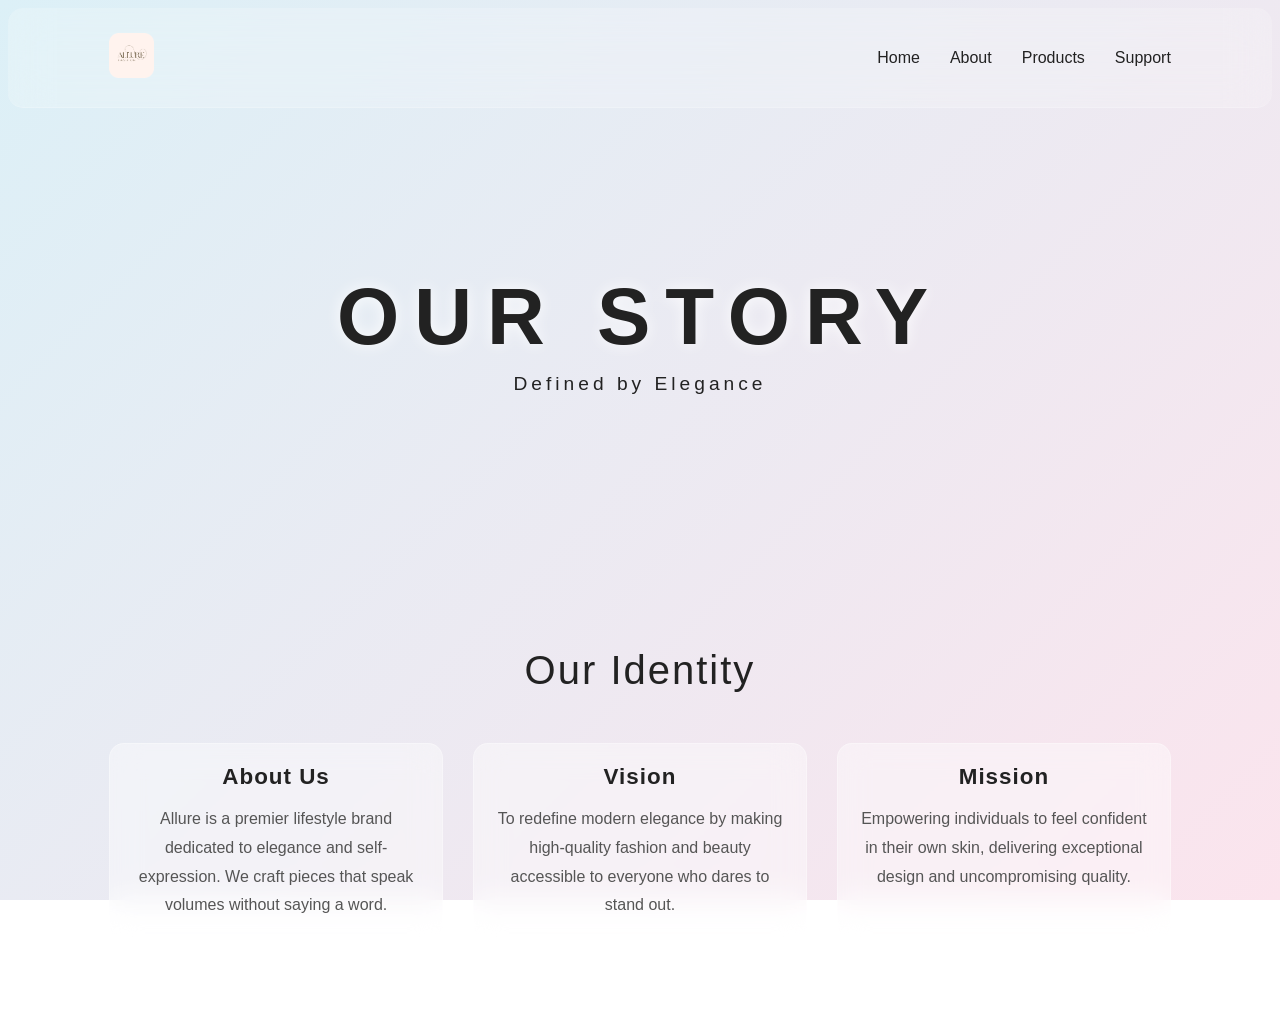
==== commit 11aa3526: "Update pg_1.html" ====
--- a/pg_1.html
+++ b/pg_1.html
@@ -1,5 +1,6 @@
 <!DOCTYPE html>
 <html lang="en">
+    
 <head>
     <link rel="icon" type="image/png" href="/ap.png">
     <meta charset="UTF-8">
@@ -18,7 +19,7 @@
         </ul>
     </nav>
 
-    <header class="hero animate-page">
+    <header class="hero animate-page no-img">
         <h1>Our Story</h1>
         <p>Defined by Elegance</p>
     </header>
@@ -40,6 +41,7 @@
                 <p style="color: #555; line-height: 1.8;">Empowering individuals to feel confident in their own skin, delivering exceptional design and uncompromising quality.</p>
             </div>
         </div>
+        
     </main>
 </body>
 </html>
--- a/style.css
+++ b/style.css
@@ -119,3 +119,11 @@
     border-radius: 50%; display: flex; justify-content: center;
     align-items: center; cursor: pointer; z-index: 10001;
 }
+
+/* Special class to hide the background image */
+.no-img {
+    background: none !important;
+    -webkit-mask-image: none !important;
+    mask-image: none !important;
+    height: 50vh; /* Makes the header a bit shorter since there's no photo */
+}
